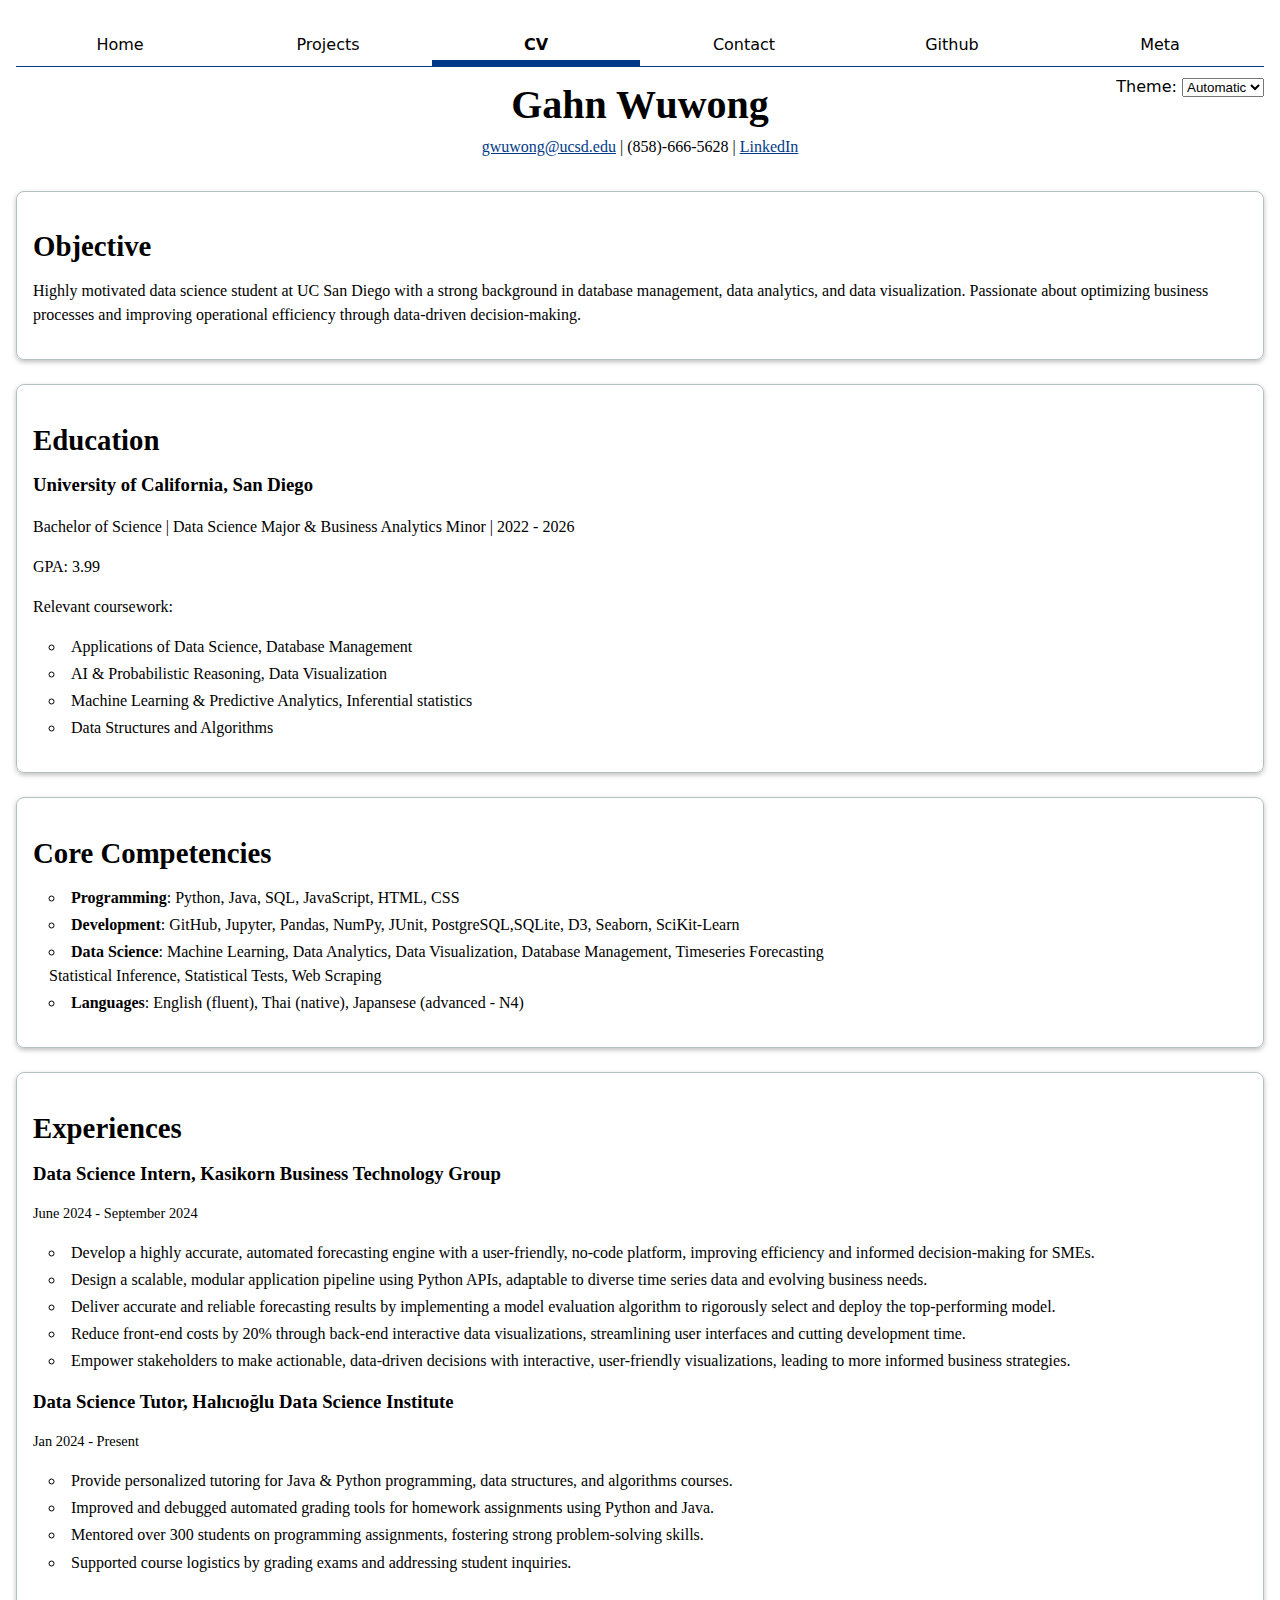
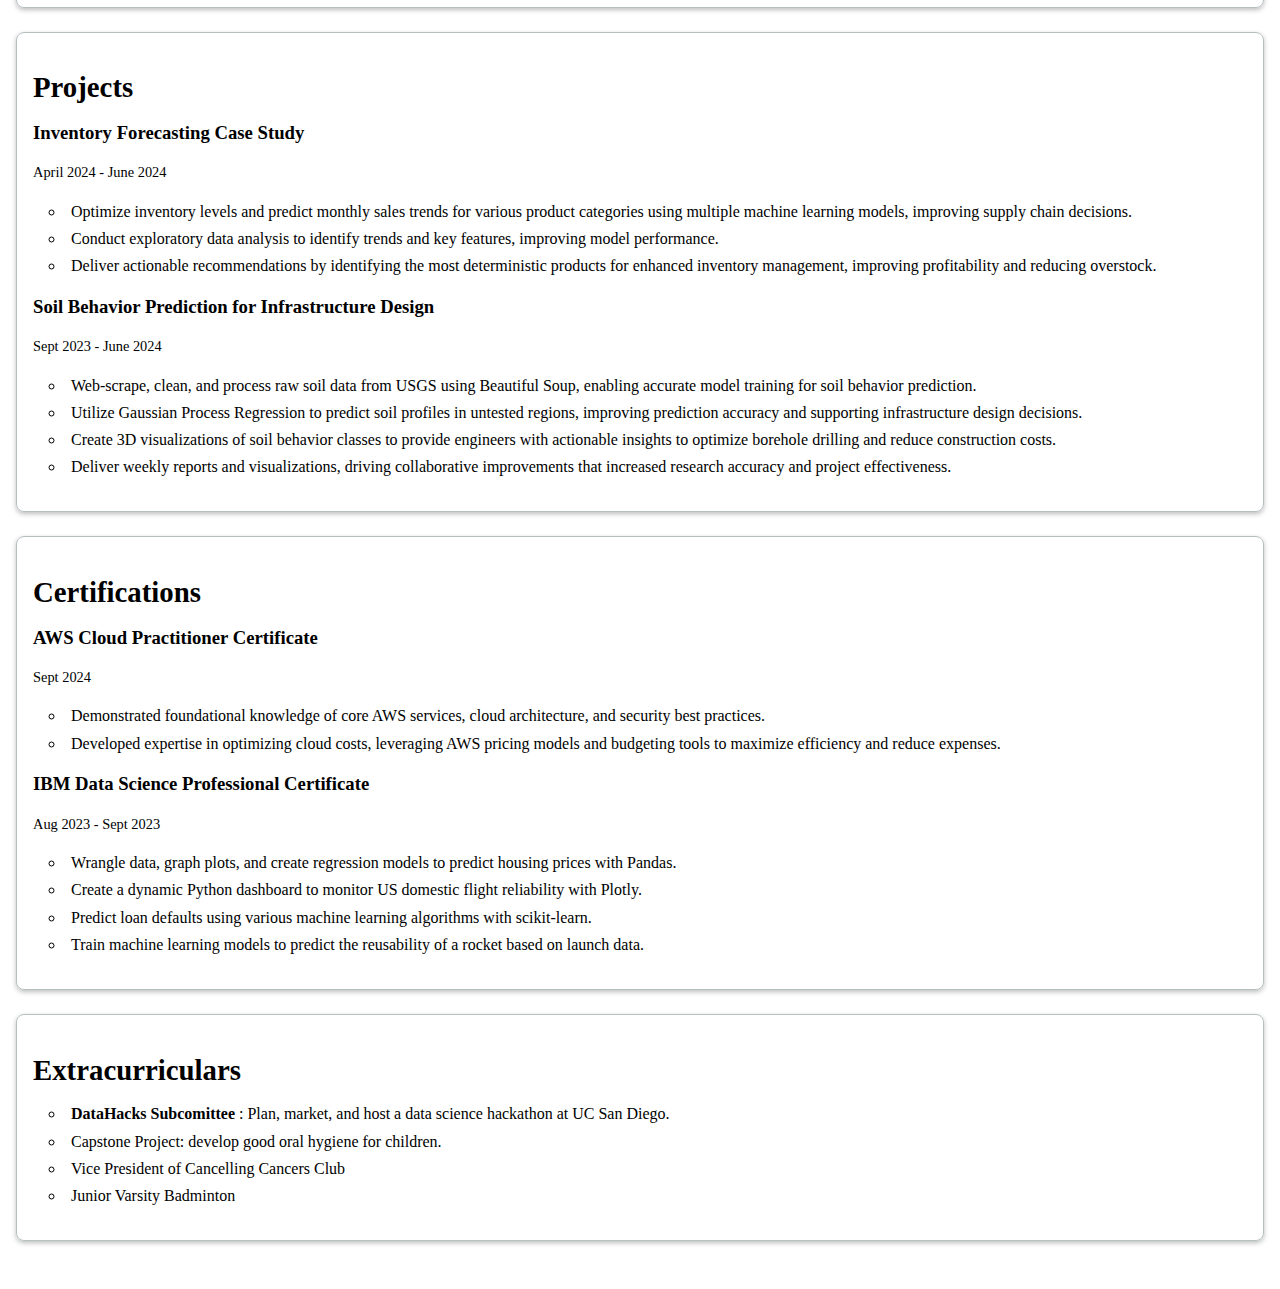
==== cv/index.html @ 67a0bce7 "big update" ====
<!DOCTYPE html>
<html lang="en">

<head>
    <meta charset="UTF-8">
    <meta name="viewport" content="width=device-width, initial-scale=1.0">
    <title>CV</title>
    <link rel="stylesheet" href="../style.css">
    <script src="../global.js" type="module"></script>
</head>

<body class="cv" style="max-width: 130ch;">
    <header>
        <h1>Gahn Wuwong</h1>
        <p><a href="mailto:gwuwong@ucsd.edu">gwuwong@ucsd.edu</a> | (858)-666-5628 | <a
                href="https://linkedin.com/in/gahn-wuwong" target="_blank">LinkedIn</a></p>
    </header>

    <section>
        <h2>Objective</h2>
        <p>
            Highly motivated data science student at UC San Diego with a strong background in database
            management, data analytics, and data visualization. Passionate about optimizing business processes and
            improving operational efficiency through data-driven decision-making.
        </p>
    </section>

    <section>
        <h2>Education</h2>
        <h3>University of California, San Diego</h3>
        <p>Bachelor of Science | Data Science Major & Business Analytics Minor | 2022 - 2026</p>
        <p>GPA: 3.99</p>
        <p>Relevant coursework:</p>
        <ul>
            <li>Applications of Data Science, Database Management</li>
            <li>AI & Probabilistic Reasoning, Data Visualization</li>
            <li>Machine Learning & Predictive Analytics, Inferential statistics</li>
            <li>Data Structures and Algorithms</li>
        </ul>
    </section>

    <section>
        <h2>Core Competencies</h2>
        <ul>
            <li>
                <b>Programming</b>: Python, Java, SQL, JavaScript, HTML, CSS
            </li>
            <li>
                <b>Development</b>: GitHub, Jupyter, Pandas, NumPy, JUnit, PostgreSQL,SQLite, D3, Seaborn, SciKit-Learn
            </li>
            <li>
                <b>Data Science</b>: Machine Learning, Data Analytics, Data Visualization, Database Management,
                Timeseries Forecasting <br> Statistical Inference, Statistical Tests, Web Scraping
            </li>
            <li><b>Languages</b>: English (fluent), Thai (native), Japansese (advanced - N4)</li>
        </ul>
    </section>

    <section>
        <h2>Experiences</h2>
        <article>
            <h3>Data Science Intern, Kasikorn Business Technology Group</h3>
            <time>June 2024 - September 2024</time>
            <ul>
                <li>
                    Develop a highly accurate, automated forecasting engine with a user-friendly, no-code
                    platform, improving efficiency and informed decision-making for SMEs.
                </li>
                <li>
                    Design a scalable, modular application pipeline using Python APIs, adaptable to diverse time
                    series data and evolving business needs.
                </li>
                <li>
                    Deliver accurate and reliable forecasting results by implementing a model evaluation algorithm
                    to rigorously select and deploy the top-performing model.
                </li>
                <li>
                    Reduce front-end costs by 20% through back-end interactive data visualizations, streamlining user
                    interfaces and cutting development time.
                </li>
                <li>
                    Empower stakeholders to make actionable, data-driven decisions with interactive, user-friendly
                    visualizations, leading to more informed business strategies.
                </li>
            </ul>
        </article>

        <article>
            <h3>Data Science Tutor, Halıcıoğlu Data Science Institute</h3>
            <time>Jan 2024 - Present</time>
            <ul>
                <li>
                    Provide personalized tutoring for Java & Python programming, data structures, and algorithms
                    courses.
                </li>
                <li>
                    Improved and debugged automated grading tools for homework assignments using Python and Java.
                </li>
                <li>
                    Mentored over 300 students on programming assignments, fostering strong problem-solving skills.
                </li>
                <li>
                    Supported course logistics by grading exams and addressing student inquiries.
                </li>
            </ul>
        </article>
    </section>

    <section>
        <h2>Projects</h2>
        <article>
            <h3>Inventory Forecasting Case Study</h3>
            <time>April 2024 - June 2024</time>
            <ul>
                <li>
                    Optimize inventory levels and predict monthly sales trends for various product categories using
                    multiple machine learning models, improving supply chain decisions.
                </li>
                <li>
                    Conduct exploratory data analysis to identify trends and key features, improving model performance.
                </li>
                <li>
                    Deliver actionable recommendations by identifying the most deterministic products for enhanced
                    inventory management, improving profitability and reducing overstock.
                </li>
            </ul>
        </article>

        <article>
            <h3>Soil Behavior Prediction for Infrastructure Design</h3>
            <time>Sept 2023 - June 2024</time>
            <ul>
                <li>
                    Web-scrape, clean, and process raw soil data from USGS using Beautiful Soup, enabling accurate model
                    training for soil behavior prediction.
                </li>
                <li>
                    Utilize Gaussian Process Regression to predict soil profiles in untested regions, improving
                    prediction accuracy and supporting infrastructure design decisions.
                </li>
                <li>
                    Create 3D visualizations of soil behavior classes to provide engineers with actionable insights to
                    optimize borehole drilling and reduce construction costs.
                </li>
                <li>
                    Deliver weekly reports and visualizations, driving collaborative improvements that increased
                    research accuracy and project effectiveness.
                </li>
            </ul>
        </article>
    </section>

    <section>
        <h2>Certifications</h2>
        <article>
            <h3>AWS Cloud Practitioner Certificate</h3>
            <time>Sept 2024</time>
            <ul>
                <li>
                    Demonstrated foundational knowledge of core AWS services, cloud architecture, and security best
                    practices.
                </li>
                <li>
                    Developed expertise in optimizing cloud costs, leveraging AWS pricing models and budgeting tools to
                    maximize efficiency and reduce expenses.
                </li>
            </ul>
        </article>
        <article>
            <h3>IBM Data Science Professional Certificate</h3>
            <time>Aug 2023 - Sept 2023</time>
            <ul>
                <li>
                    Wrangle data, graph plots, and create regression models to predict housing prices with Pandas.
                </li>
                <li>
                    Create a dynamic Python dashboard to monitor US domestic flight reliability with Plotly.
                </li>
                <li>
                    Predict loan defaults using various machine learning algorithms with scikit-learn.
                </li>
                <li>
                    Train machine learning models to predict the reusability of a rocket based on launch data.
                </li>
            </ul>
        </article>
    </section>

    <section>
        <h2>Extracurriculars</h2>
        <ul>
            <li>
                <b>DataHacks Subcomittee</b> : Plan, market, and host a data science hackathon at UC San Diego.
            </li>
            <li>
                Capstone Project: develop good oral hygiene for children.
            </li>
            <li>
                Vice President of Cancelling Cancers Club
            </li>
            <li>
                Junior Varsity Badminton
            </li>
        </ul>
    </section>
</body>

</html>
---- style.css ----
:root {
  --color-accent: oklch(70% 0.16 246);
  color-scheme: light dark;
}

html {
  accent-color: var(--color-accent);
}

body {
  /* Set line height to 1.5 times the font size
        and use the OS’s UI font as the website font
      */
  font: 100%/1.5 system-ui;
  max-width: 116ch;
  margin-inline: auto;
  padding: 1em;
}

.color-scheme {
  position: absolute;
  top: 4.6rem;
  right: 1rem;
  font-size: 80%;
  font: inherit;
}

h1 {
  font-size: 400%;
}

h2 {
  font-size: 200%;
}

h1, h2, h3, h4, h5, h6 {
  line-height: 1.1;
  text-wrap: balance;
}

a {
  color: oklch(35% 0.16 246);
}

a:visited {
  color: oklch(35% 0.16 246);
}

/* Navigation Bar */
nav {
  --border-color: oklch(35% 0.16 246);
  display: flex;
  margin-bottom: 1em;
  border-bottom-width: 1px;
  border-bottom-style: solid;
  border-bottom-color: var(--border-color);
}

nav a {
  flex: 1;
  text-decoration: none;
  color: inherit;
  text-align: center;
  padding: 0.5em;
}

nav a.current {
  font-weight: bold;
  border-bottom-width: 0.4em;
  border-bottom-style: solid;
  border-bottom-color: var(--border-color);
  padding-bottom: 0.1em;
}

nav a:hover {
  border-bottom-width: 0.4em;
  border-bottom-style: solid;
  border-bottom-color: var(--color-accent);
  /* background-color: color-mix(in oklch, var(--color-accent), canvas 60%);  */
  padding-bottom: 0.1em;
  font-weight: bold;
  color: var(--color-accent);
}

/* Home Page */
.title_name {
  display: flex;
  align-items:center;
  padding: 0.5em;
  flex-wrap: wrap;
}

.title_name h1 {
  margin-left: 1.3em;
}

.title_name img {
  width: 10em;
  height: 10em;
  object-fit: cover;
  border-radius: 50%;
}

/* Contact Page */
form {
  display: grid;
  grid-template-columns: auto 1fr;
  gap: 1em;
}

form label {
  display: grid;
  grid-template-columns: subgrid;
  grid-column: 1 / -1;
}

form button {
  grid-column: 1 / -1;
  font: inherit;
}

/* Projects Page */
.projects {
  display: grid;
  grid-template-columns: repeat(auto-fill, minmax(15em, 1fr));
  gap: 1em;
}

.projects article {
  display: grid;
  grid-template-rows: subgrid;
  grid-row: span 3;
}

.projects article h2 {
  margin: 0;
}

.projects article img {
  width: 100%;
  height: 12em;
  object-fit: fill;
}

.projects article p {
  margin-bottom: 0;
}

.projects article #year {
  font-size: 1em;
  color: oklch(60% 3% 200);
  font-style: italic;
  font-family: 'Baskerville', serif;
  font-variant-numeric: oldstyle-nums;
  margin-top: 0;
}

.project-link {
  font-size: 0.9em;
  color: oklch(30% 0.16 246);
  font-weight: bold;
  margin-top: 0;
  justify-content: left;
}

/* Project Pie Plot */
.container {
  display: flex;
  gap: 1em;
  align-items:center;
  flex-wrap: wrap;
}

#projects-pie-plot {
  max-width: 20em;
  margin-block: 2em;
  overflow: visible;
}

#empty-pie-plot{
  overflow: hidden;
}

&:has(path:hover) {
  path:not(:hover) {
    opacity: 0.5;
  }
}

.selected {
  --color: var(--color-accent) !important;

  &:is(path) {
    fill: var(--color);
  }

  &:is(li){
    display: flex;
    align-items: center;
    gap: 0.5em;
    font-size: large;
    font-weight: bold;

    .swatch {
      width: 1.1em;
      height: 1.1em;
    }
  }
}

path {
  cursor: pointer;
}

.swatch {
  display: inline-flex;
  width: 1em;
  height: 1em;
  aspect-ratio: 1 / 1;
  background-color: var(--color);
  border-radius: 50%;
}

.legend {
  display: grid;
  grid-template-columns: repeat(auto-fill, minmax(10em, 1fr));
  padding: 1em;
  margin: 1em;
  border: 1px solid oklch(80% 3% 200);
  border-radius: 0.5em;
  height: fit-content;
  flex: 1;
}

.legend-item {
  display: flex;
  align-items: center;
  gap: 0.5em;
  font-size: large;
}

.searchBar {
  display: flex;
  gap: 1em;
  align-items: center;
  margin: 1em;
  width: 100%;
  height: 3em;
  padding: 0.5em;
  border: 1px solid oklch(80% 3% 200);
  border-radius: 0.5em;
}

.resetProject {
  display: flex;
  align-items: center;
  padding: 0.5em;
  border: 1px solid oklch(80% 3% 200);
  border-radius: 0.5em;
  width: 6em;
  height: 3em;
  cursor: pointer;
  justify-content: center;
}

.resetProject:hover {
  background-color: oklch(80% 3% 200);
}

/* CV Page */
.cv {
  padding: 1em;
  line-height: 1.6;
}

.cv header {
  text-align: center;
  margin-bottom: 2em;
  font: 100%/1.5 'times new roman', serif;
}

.cv header h1 {
  font-size: 2.5rem;
  margin: 0;
}

.cv header p {
  font-size: 1rem;
  margin: 0.5em 0;
}

.cv section {
  margin-bottom: 1.5em;
  padding: 1em;
  border: 1px solid oklch(80% 3% 200);
  border-radius: 0.5em;
  box-shadow: 0 2px 5px oklch(80% 0.02% 200);
  font: 100%/1.5 'times new roman', serif;
}

.cv section h2 {
  font-size: 1.8rem;
  margin-bottom: 0.5em;
}

.cv ul {
  list-style: circle inside;
  margin: 1em 0;
  padding: 0;
}

.cv ul li {
  margin: 0.2em 0;
  padding-left: 1em;
  position: relative;
}

.cv article time {
  display: block;
  font-size: 0.9rem;
  margin-bottom: 0.5em;
}

/* Github Stats */
#profile-stats dl {
  display: grid;
  grid-template-columns: repeat(4, 1fr); /* Ensure a 6-column layout */
  gap: 10px;
  text-align: center;
}

#profile-stats dt {
  text-transform: uppercase;
  color: oklch(60% 3% 200);
  font-size: 1em;
  grid-row: 1; /* Place all <dt> elements in the first row */
}

#profile-stats dd {
  font-size: 1.2em;
  grid-row: 2; /* Place all <dd> elements in the second row */
  margin: 0;
}

/* Meta Page */
#stats dl{
  display: grid;
  grid-template-columns: repeat(8, 1fr);
  gap: 10px;
  text-align: center;
}

#stats dt {
  text-transform: uppercase;
  color: oklch(60% 3% 200);
  font-size: 1em;
  grid-row: 1;
}

#stats dd {
  font-size: 1.2em;
  grid-row: 2;
  margin: 0;
}

dl.info {
  display: grid;
  grid-template-columns: repeat(2, auto);
  margin: 0;
  padding: 0.5em;
  font-size: 0.8em;
  line-height: 1.5;
  transition-duration: 500ms;
  transition-property: opacity, visibility;
}

dl.info[hidden]:not(:hover, :focus-within) {
  opacity: 0;
  visibility: hidden;
}

dl.info dt{
  margin-left: 0.5em;
  margin-right: 0.5em;
  margin-top: 0.1em;
  margin-bottom: 0.1em;
}

dl.info dd {
  margin-left: 0.5em;
  margin-right: 0.5em;
  margin-top: 0.1em;
  margin-bottom: 0.1em;
}

.tooltip {
  position: fixed;
  top: 1em;
  left: 1em;
  background-color: rgba(255, 255, 255, 0.1);
  box-shadow: 0 2px 5px rgba(0, 0, 0, 0.2);
  border-radius: 0.5em;
  backdrop-filter: blur(12px);
  padding: 1em;
}

circle {
  transition: fill 0.3s, fill-opacity 0.3s;
  transform-origin: center;
  transform-box: fill-box;
  cursor: pointer;
}

circle:hover {
  transform: scale(1.3);
  cursor: pointer;
}

@keyframes marching-ants {
  to {
    stroke-dashoffset: -8; /* 5 + 3 */
  }
}

.selection {
  fill-opacity: 0.1;
  stroke: black;
  stroke-opacity: 0.7;
  stroke-dasharray: 5 3;
  animation: marching-ants 2s linear infinite;
  fill: var(--color-accent);
}

circle.selected {
  fill: var(--color-accent);
}

#stats-box {
  display: flex;
  justify-content: center;
  flex-direction: column;
  border: 1px solid rgba(0, 0, 0, 0);
  width: fit-content;
  padding: 0.1em;
  margin: 0.5em;
}

.selected-box {
  border: 1px solid oklch(80% 3% 200) !important;
  border-radius: 0.5em;
  box-shadow: 0 2px 5px rgba(0, 0, 0, 0.2);
  background-color: rgba(84, 172, 255, 0.07);
  backdrop-filter: blur(12px);
  transition-duration: 300ms;
}

#selection-count {
  text-align: center;
  margin-left: 0em;
  margin-right: 0em;
  margin-top: 0.2em;
  margin-bottom: 0em;
}

.selected-box #selection-count {
  font-weight: 600;
  text-transform: uppercase;
  color: oklch(60% 3% 200);
}

.selected-stats {
  display: grid;
  grid-template-columns: repeat(2, auto);
  width: 13em;
  margin: 0;
  padding: 0.5em;
}

.selected-stats dt {
  text-transform: uppercase;
  /* font-weight: bold; */
}

.selected-stats dd {
  margin-left: 0em;
  margin-right: 0em;
  margin-top: 0em;
  margin-bottom: 0em;
  text-align: left;
}

#slider-container label{
  display: flex;
  flex: 1;
  align-items: baseline;
}

#commit-slider {
  flex: 1;
  cursor: pointer;
  accent-color: steelblue;
}

#selectedTime {
  margin-left: auto;
}

.files {
  grid-column: 2;
  display: flex;
  flex-direction: column;
  position: relative;
}

.files > div {
  display: grid;
  grid-template-columns: 200px 1fr;
  transition: transform 1s ease-out, background-color 0.3s;
  gap: 0.5em;
  padding: 0.25em 0;
  will-change: transform;
}

.files dt {
  grid-column: 1;
  text-align: left;
  /* font-weight: bold; */
  /* color: #333; */
  white-space: nowrap;
  transition: background-color 0.3s, padding 0.3s, border-radius 0.3s;
}

.files dt code{
  font-family: 'Lucida Console', 'Courier New', Monospace, Monospace;
  font-size: 13px;
}

.files dd {
  grid-column: 2;
  display: flex;
  flex-wrap: wrap;
  align-items: center;
  gap: 0.15em;
  padding-top: 0.6em;
  margin-left: 0;
  transition: all 0.2s ease-out;
}


.line {
  display: inline-block;
  width: 0.5em;
  height: 0.5em;
  /* background: steelblue; */
  border-radius: 50%;
  margin: 0.1em;
  transition: transform 0.2s ease-out, opacity 0.2s ease-out, background-color 0.2s ease;
}

#scrollytelling {
  grid-column: 1 / -1;
  display: grid;
  grid-template-columns: subgrid;
}

#chart-container {
  grid-column: 2;
}

#scroll-container1, #scroll-container2 {
  grid-column: 1;
  position: relative;
  width: 90%;
  height: 45em;
  overflow-y: scroll;
  border: 1px dotted #ccc;
  scrollbar-width:none;
  margin-bottom: 50px;
}

#spacer {
  position: absolute;
  top: 0;
  left: 0;
  width: 100%;
  background: none;
  pointer-events: none;
}

#items-container1 {
  position: relative;
  width: 100%;
}

#items-container2 {
  position: relative;
  width: 100%;
}

.item {
  padding: 0px 20px;
  box-sizing: border-box;
  border-bottom: 2px solid #eee;
  text-align: left;
  align-items: center;
  height: auto;
}
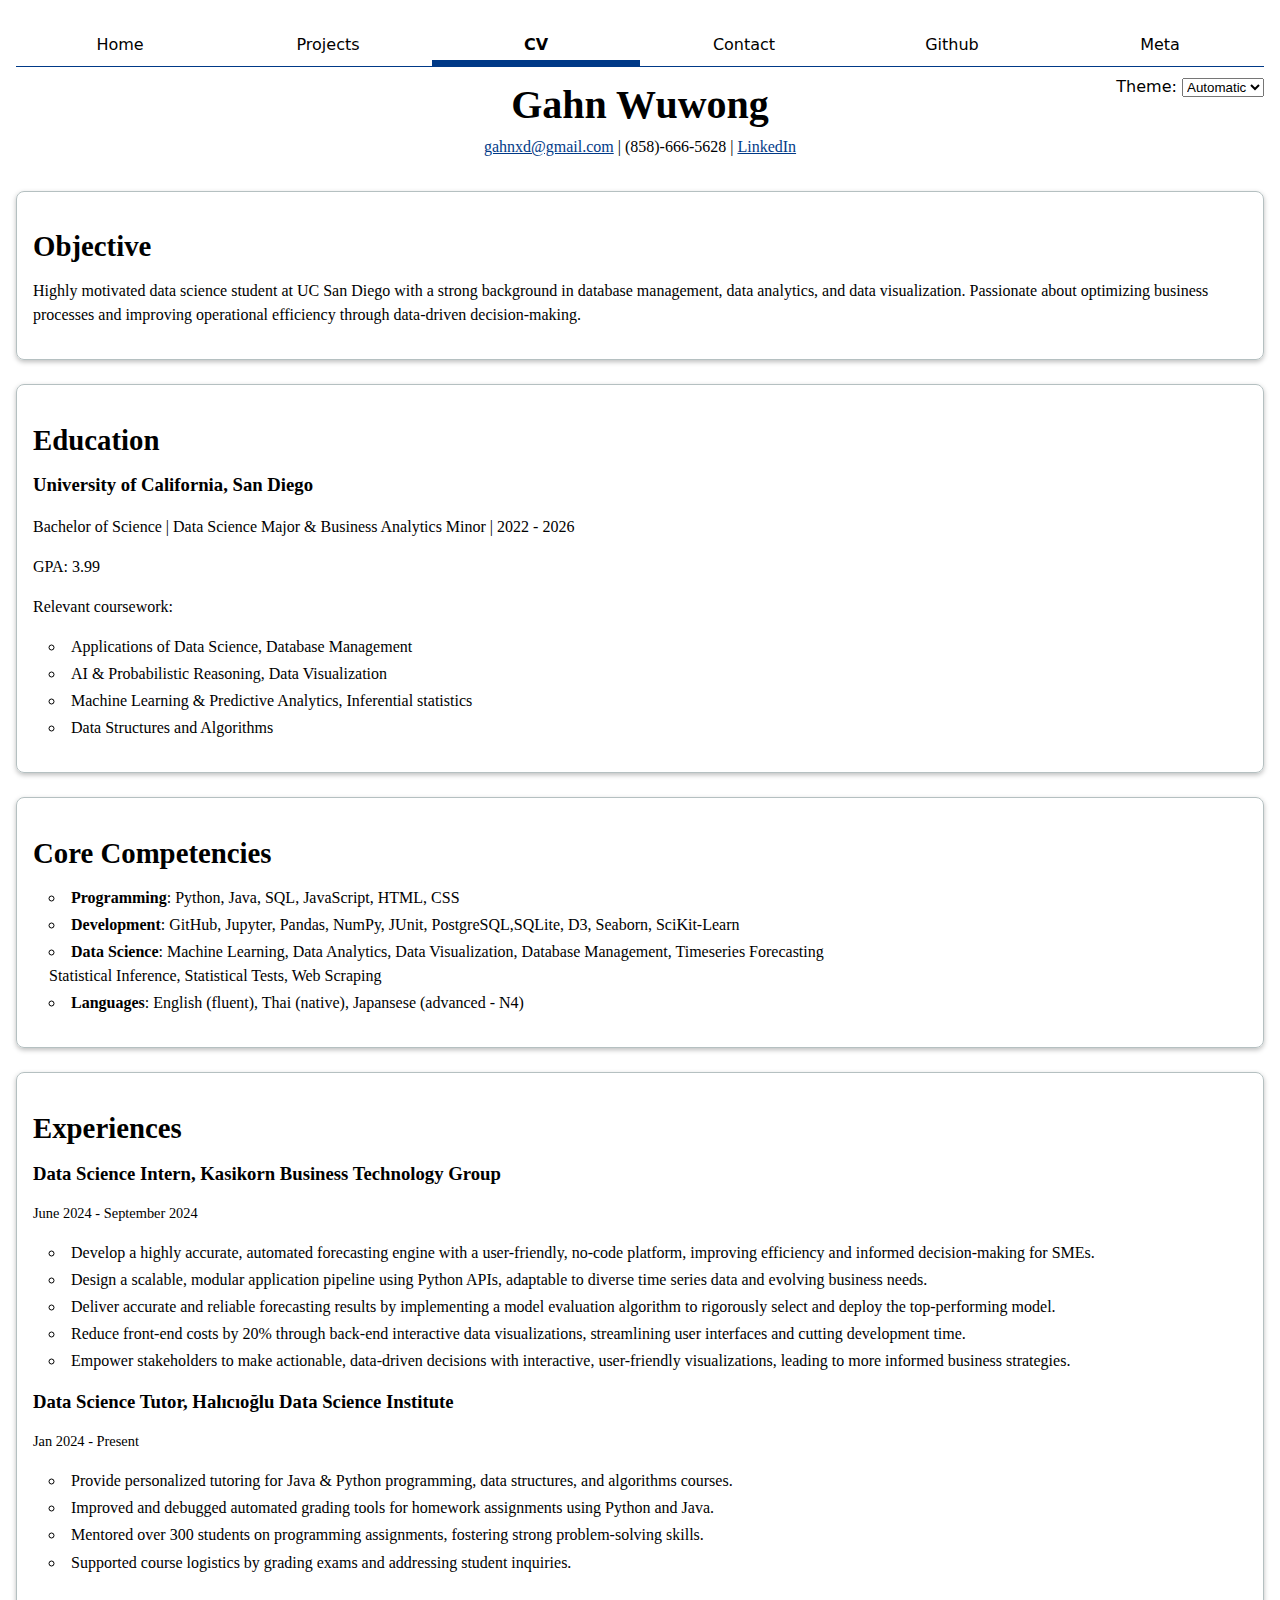
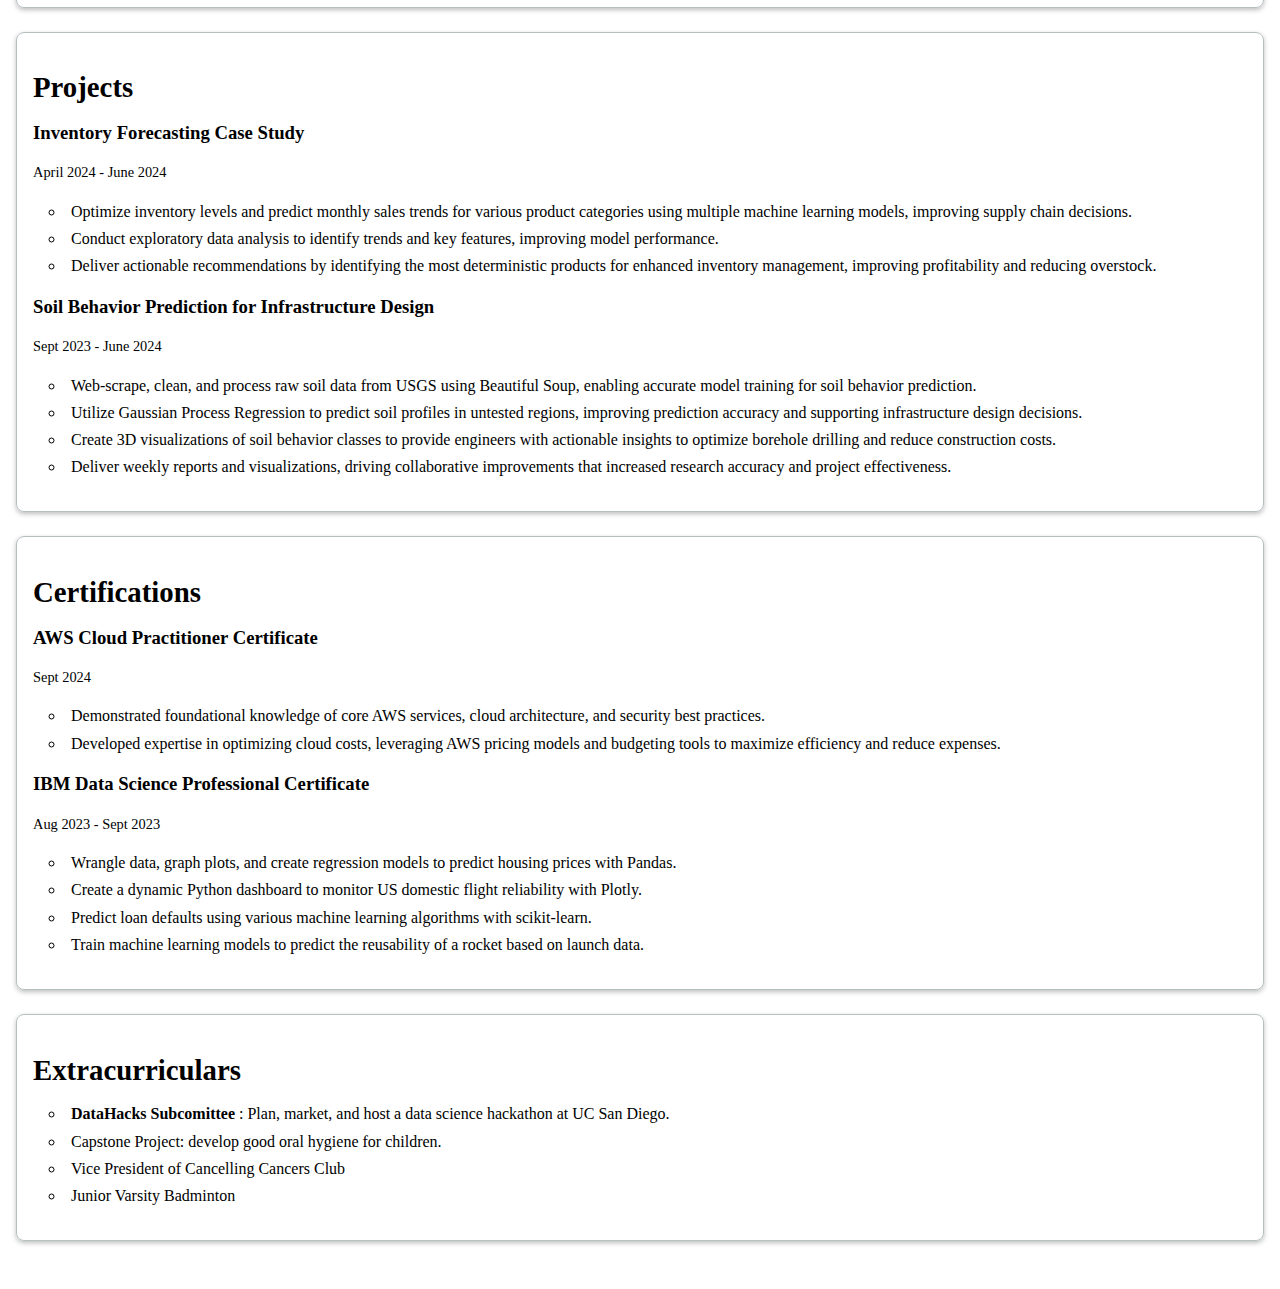
==== commit ae30bc64: "update cv" ====
--- a/cv/index.html
+++ b/cv/index.html
@@ -12,7 +12,7 @@
 <body class="cv" style="max-width: 130ch;">
     <header>
         <h1>Gahn Wuwong</h1>
-        <p><a href="mailto:gwuwong@ucsd.edu">gwuwong@ucsd.edu</a> | (858)-666-5628 | <a
+        <p><a href="mailto:gahnxd@gmail.com">gahnxd@gmail.com</a> | (858)-666-5628 | <a
                 href="https://linkedin.com/in/gahn-wuwong" target="_blank">LinkedIn</a></p>
     </header>
 
